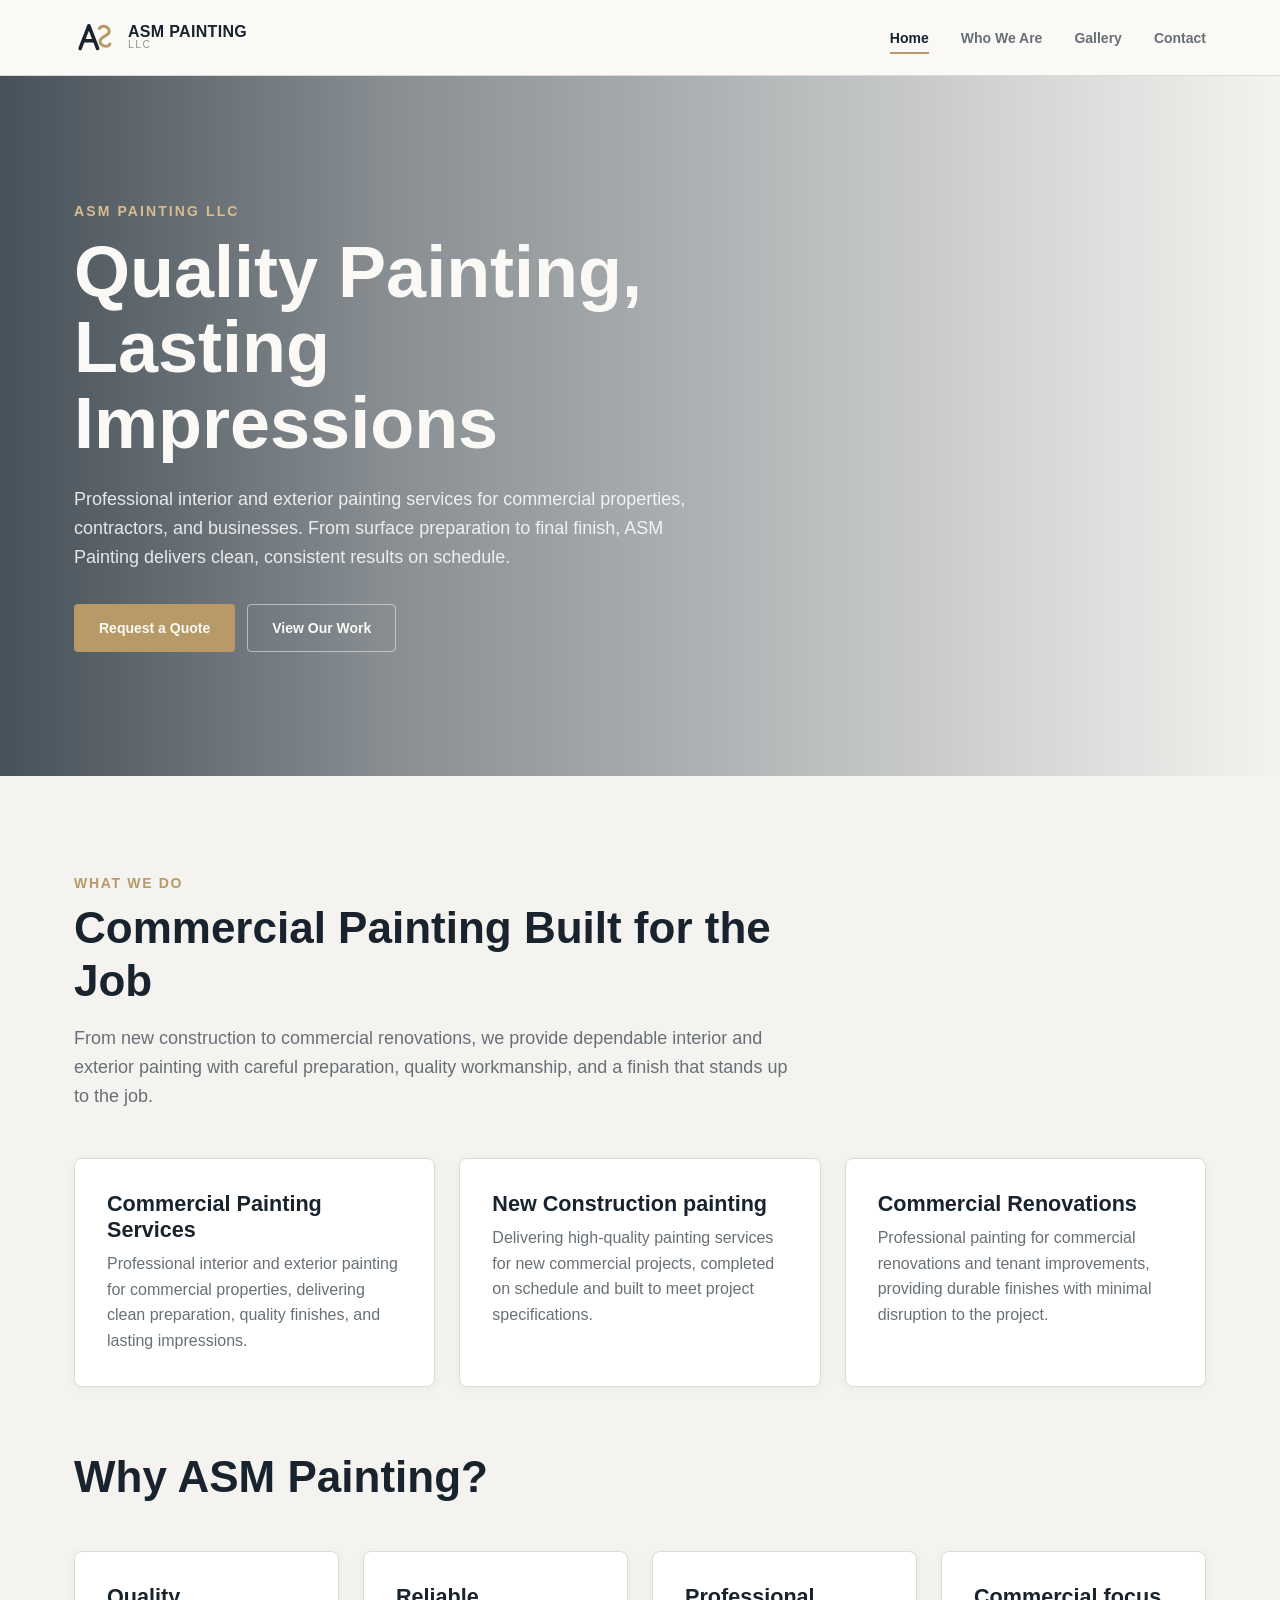
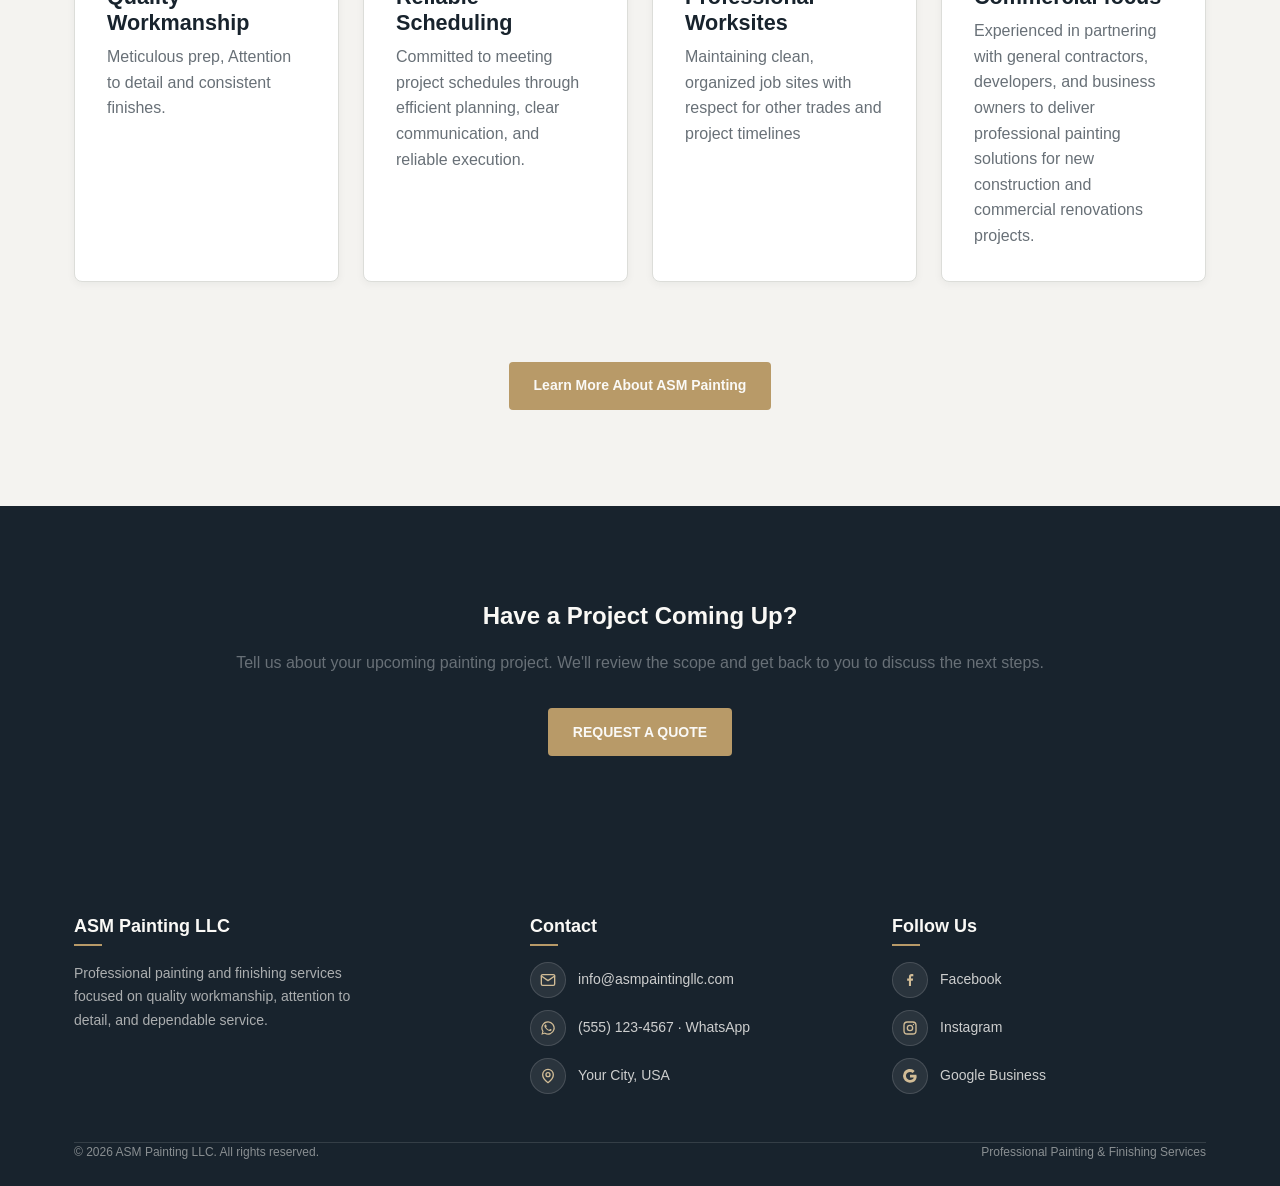
==== index.html @ 20d1307f "Add files via upload" ====
<!DOCTYPE html>
<html lang="en">

<head>

    <meta charset="UTF-8">

    <meta name="viewport" content="width=device-width, initial-scale=1.0">

    <meta name="description"
        content="ASM Painting LLC provides professional painting and finishing services with quality workmanship and attention to detail.">

    <title>ASM Painting LLC | Professional Painting Services</title>

    <link rel="stylesheet" href="styles/main.css">

</head>


<body data-page="home">

    <!-- Header is loaded by app.js -->
    <div id="site-header"></div>


    <main class="page">

        <!-- =================================================
             HERO
             ================================================= -->

        <section class="hero reveal">

            <div class="container">

                <div class="hero__content">

                    <div class="hero__eyebrow">
                        ASM Painting LLC
                    </div>

                    <h1 class="hero__title">
                        Quality Painting,<br> Lasting Impressions
                    </h1>

                    <p class="hero__text">
                        Professional interior and exterior painting services for commercial properties, contractors, and
                        businesses. From surface preparation to final finish, ASM Painting delivers clean, consistent
                        results on schedule.
                    </p>

                    <div class="flex gap-3">

                        <a href="contact.html" class="btn btn--primary">
                            Request a Quote
                        </a>

                        <a href="gallery.html" class="btn btn--outline">
                            View Our Work
                        </a>

                    </div>

                </div>

            </div>

        </section>


        <!-- =================================================
             INTRODUCTION
             ================================================= -->

        <section class="section reveal">

            <div class="container">

                <div class="section-header">

                    <div class="section-header__eyebrow">
                        What We Do
                    </div>

                    <h2 class="section-header__title">
                        Commercial Painting Built for the Job
                    </h2>

                    <p class="section-header__text">
                        From new construction to commercial renovations, we provide dependable interior and exterior
                        painting with careful preparation, quality workmanship, and a finish that stands up to the job.
                    </p>

                </div>


                <div class="grid-3">

                    <article class="card">

                        <!-- <div class="card__icon">
                            01
                        </div> -->

                        <h3 class="card__title">
                            Commercial Painting Services
                        </h3>

                        <p class="card__text">
                            Professional interior and exterior painting for commercial properties, delivering clean
                            preparation, quality finishes, and lasting impressions.
                        </p>

                    </article>


                    <article class="card">

                        <!-- <div class="card__icon">
                                02
                            </div> -->

                        <h3 class="card__title">
                            New Construction painting
                        </h3>

                        <p class="card__text">
                            Delivering high-quality painting services for new commercial projects, completed on schedule
                            and built to meet project specifications.
                        </p>

                    </article>


                    <article class="card">

                        <!-- <div class="card__icon">
                                03
                            </div> -->

                        <h3 class="card__title">
                            Commercial Renovations
                        </h3>

                        <p class="card__text">
                            Professional painting for commercial renovations and tenant improvements, providing durable
                            finishes with minimal disruption to the project.
                        </p>

                    </article>

                </div>





                <div class="section-header" style="margin-top: 4rem;">
                    <!-- 
                    <div class="section-header__eyebrow">
                        What We Do
                    </div> -->

                    <h2 class="section-header__title">
                        Why ASM Painting?
                    </h2>

                    <!-- <p class="section-header__text">
                        From new construction to commercial renovations, we provide dependable interior and exterior
                        painting with careful preparation, quality workmanship, and a finish that stands up to the job.
                    </p> -->

                </div>


                <div class="grid-4">

                    <article class="card">

                        <!-- <div class="card__icon">
                            01
                        </div> -->

                        <h3 class="card__title">
                            Quality Workmanship
                        </h3>

                        <p class="card__text">
                            Meticulous prep, Attention to detail and consistent finishes.
                        </p>

                    </article>


                    <article class="card">

                        <!-- <div class="card__icon">
                            02
                        </div> -->

                        <h3 class="card__title">
                            Reliable Scheduling
                        </h3>

                        <p class="card__text">
                            Committed to meeting project schedules through efficient planning, clear communication, and
                            reliable execution.
                        </p>

                    </article>


                    <article class="card">

                        <!-- <div class="card__icon">
                            03
                        </div> -->

                        <h3 class="card__title">
                            Professional Worksites
                        </h3>

                        <p class="card__text">
                            Maintaining clean, organized job sites with respect for other trades and project timelines
                        </p>

                    </article>

                    <article class="card">

                        <!-- <div class="card__icon">
                            03
                        </div> -->

                        <h3 class="card__title">
                            Commercial focus
                        </h3>

                        <p class="card__text">
                            Experienced in partnering with general contractors, developers, and business owners to
                            deliver professional painting solutions for new construction and commercial renovations
                            projects.
                        </p>

                    </article>

                </div>
                <div class="container text-center" style="margin-top: 4rem;">
                    <a class="btn btn--primary mt-4" href="contact.html">
                        Learn More About ASM Painting
                    </a>
                </div>

            </div>

        </section>


        <!-- =================================================
             CALL TO ACTION
             ================================================= -->

        <section class="section bg-primary">

            <div class="container text-center">

                <h2 class="text-white">
                    Have a Project Coming Up?
                </h2>

                <p class="text-light">
                    Tell us about your upcoming painting project. We&#39;ll review the scope and get back to you to
                    discuss the next steps.
                </p>

                <a class="btn btn--primary mt-4" href="contact.html">
                    REQUEST A QUOTE
                </a>

            </div>

        </section>

    </main>


    <!-- Footer is loaded by app.js -->
    <div id="site-footer"></div>


    <script src="js/app.js" defer></script>

</body>

</html>
---- styles/main.css ----
/* =========================================================
   ASM PAINTING LLC
   Main stylesheet

   No agregues estilos grandes directamente aquí.
   Mantén cada cosa en su categoría correspondiente.
   ========================================================= */

@import url("./tokens.css");
@import url("./base.css");
@import url("./layout.css");
@import url("./components.css");
@import url("./utilities.css");
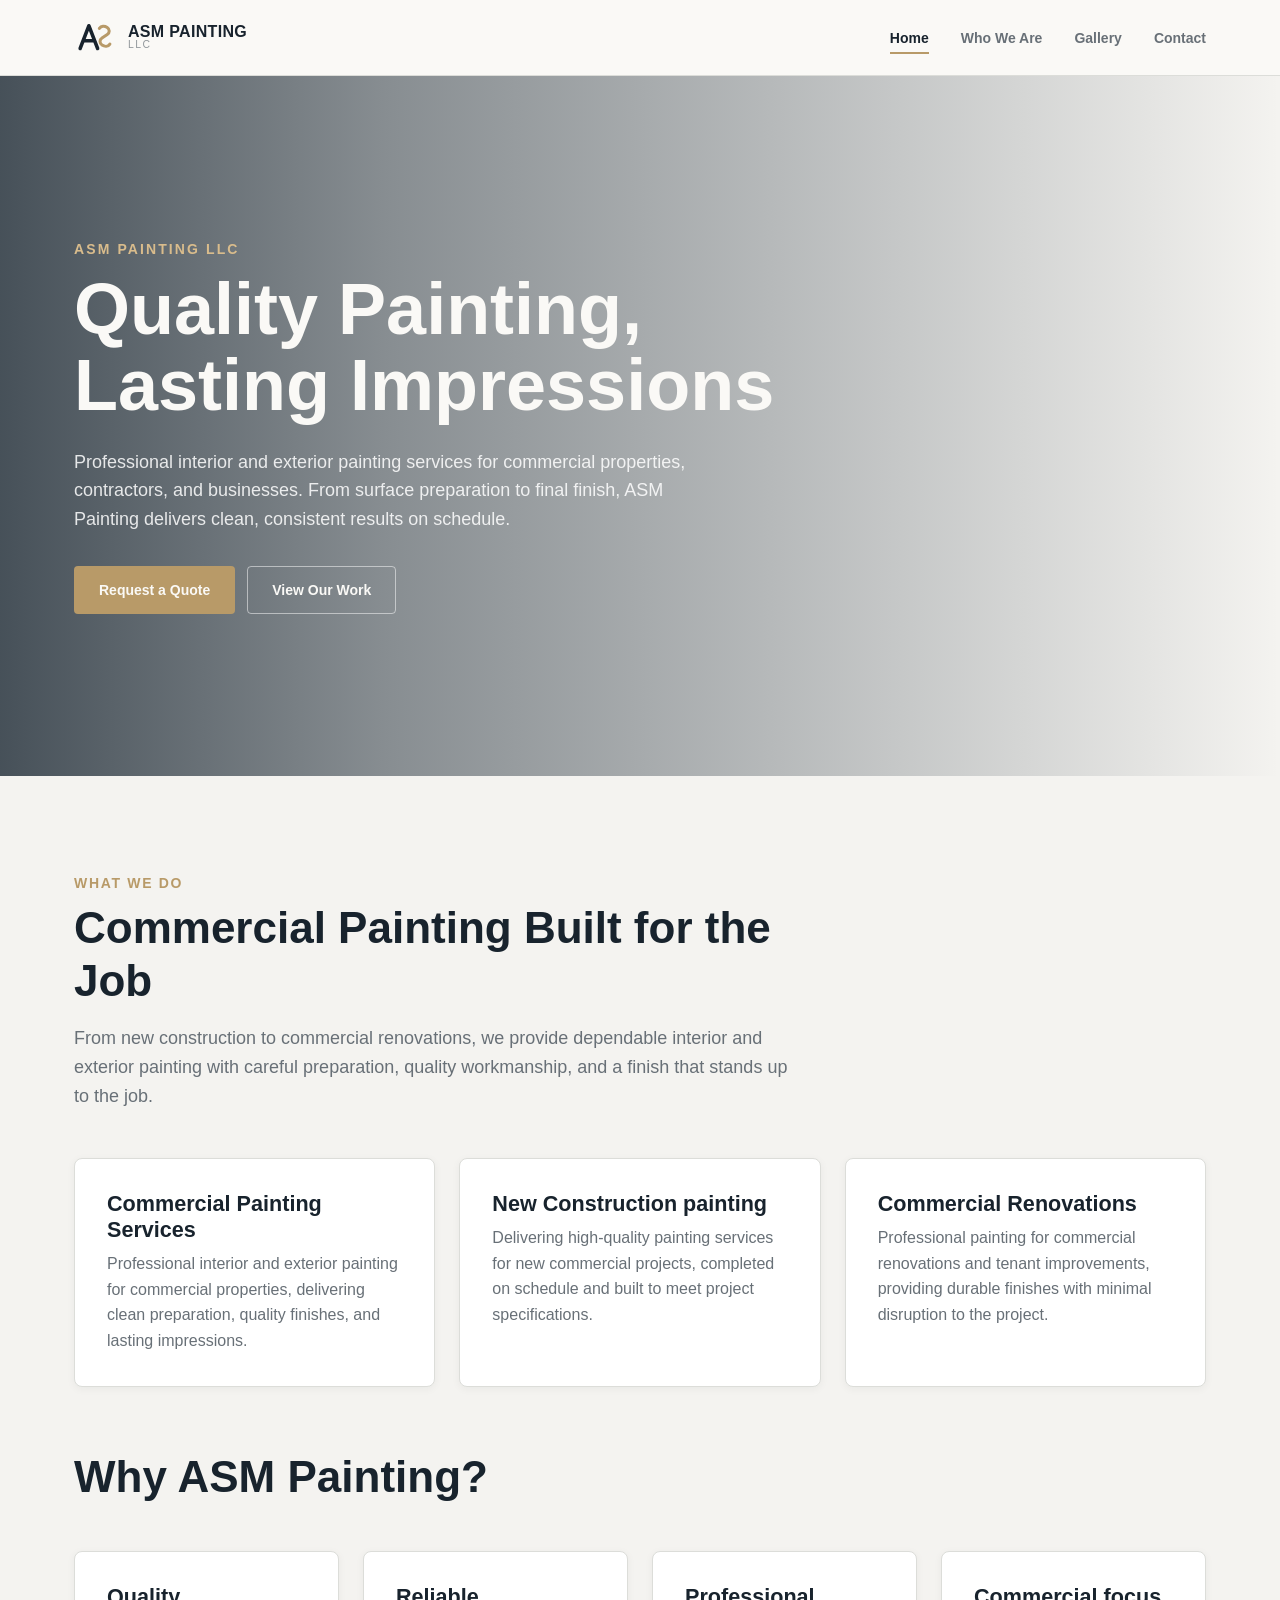
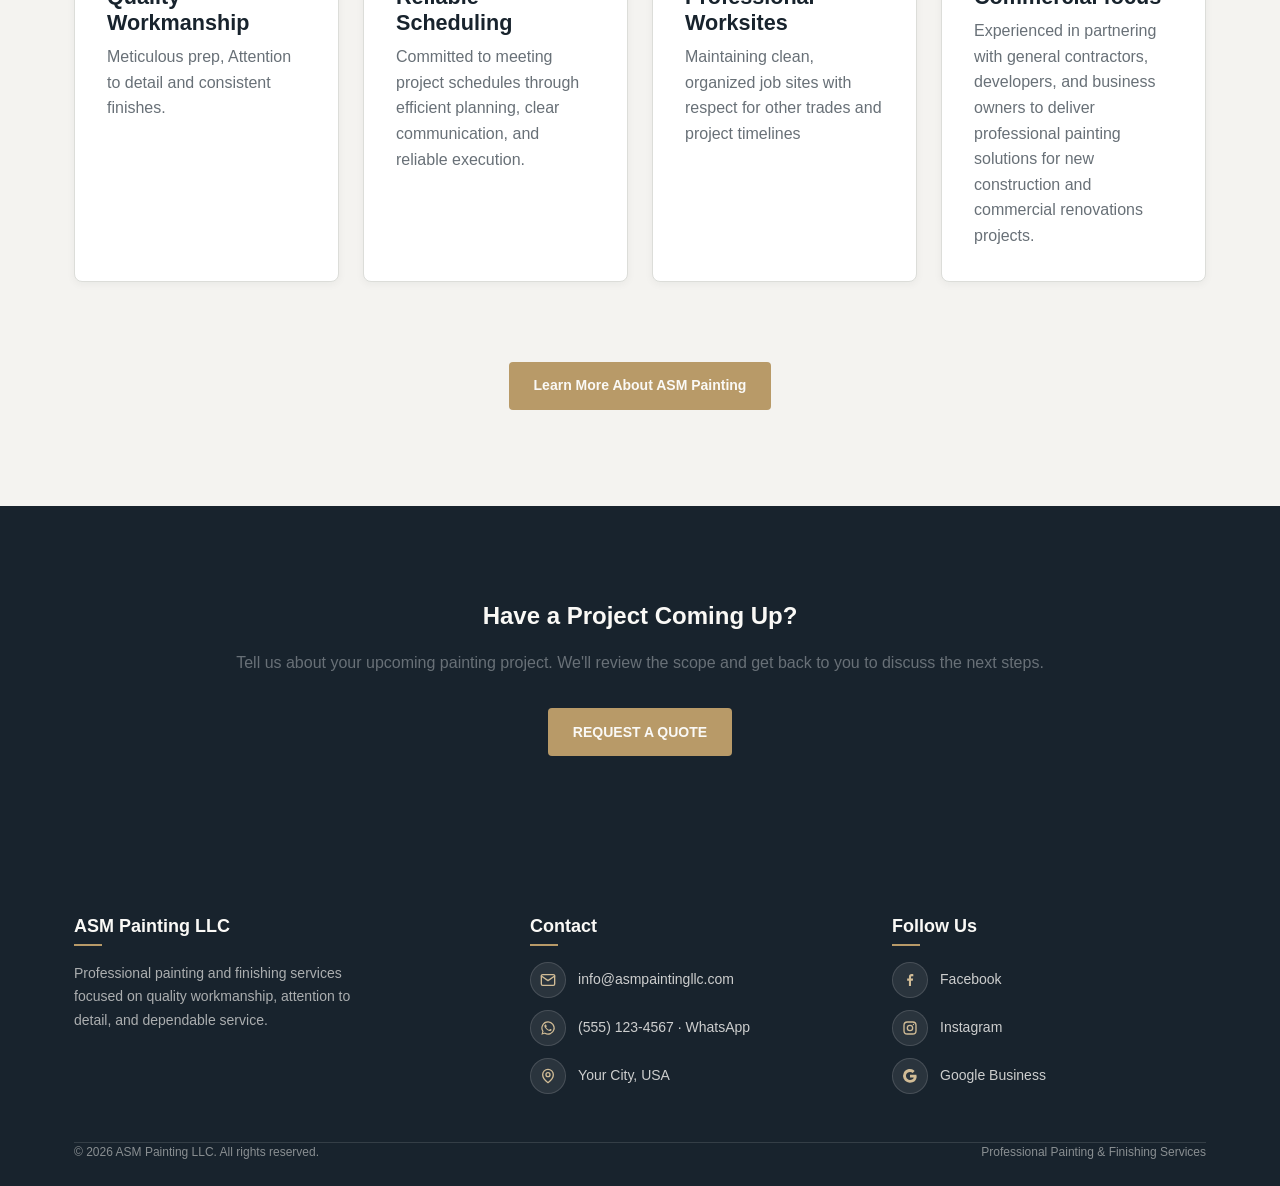
==== commit 5bd07120: "Update index.html" ====
--- a/index.html
+++ b/index.html
@@ -31,6 +31,17 @@
 
         <section class="hero reveal">
 
+            <!-- Video de fondo -->
+            <video class="hero-video" autoplay muted loop playsinline preload="metadata">
+
+                <source src="https://media.programadorsilvestre.com/Video/video.mp4" type="video/mp4">
+
+            </video>
+
+            <!-- Overlay sobre el video -->
+            <div class="hero-overlay"></div>
+
+            <!-- Contenido -->
             <div class="container">
 
                 <div class="hero__content">
@@ -292,4 +303,4 @@
 
 </body>
 
-</html>+</html>
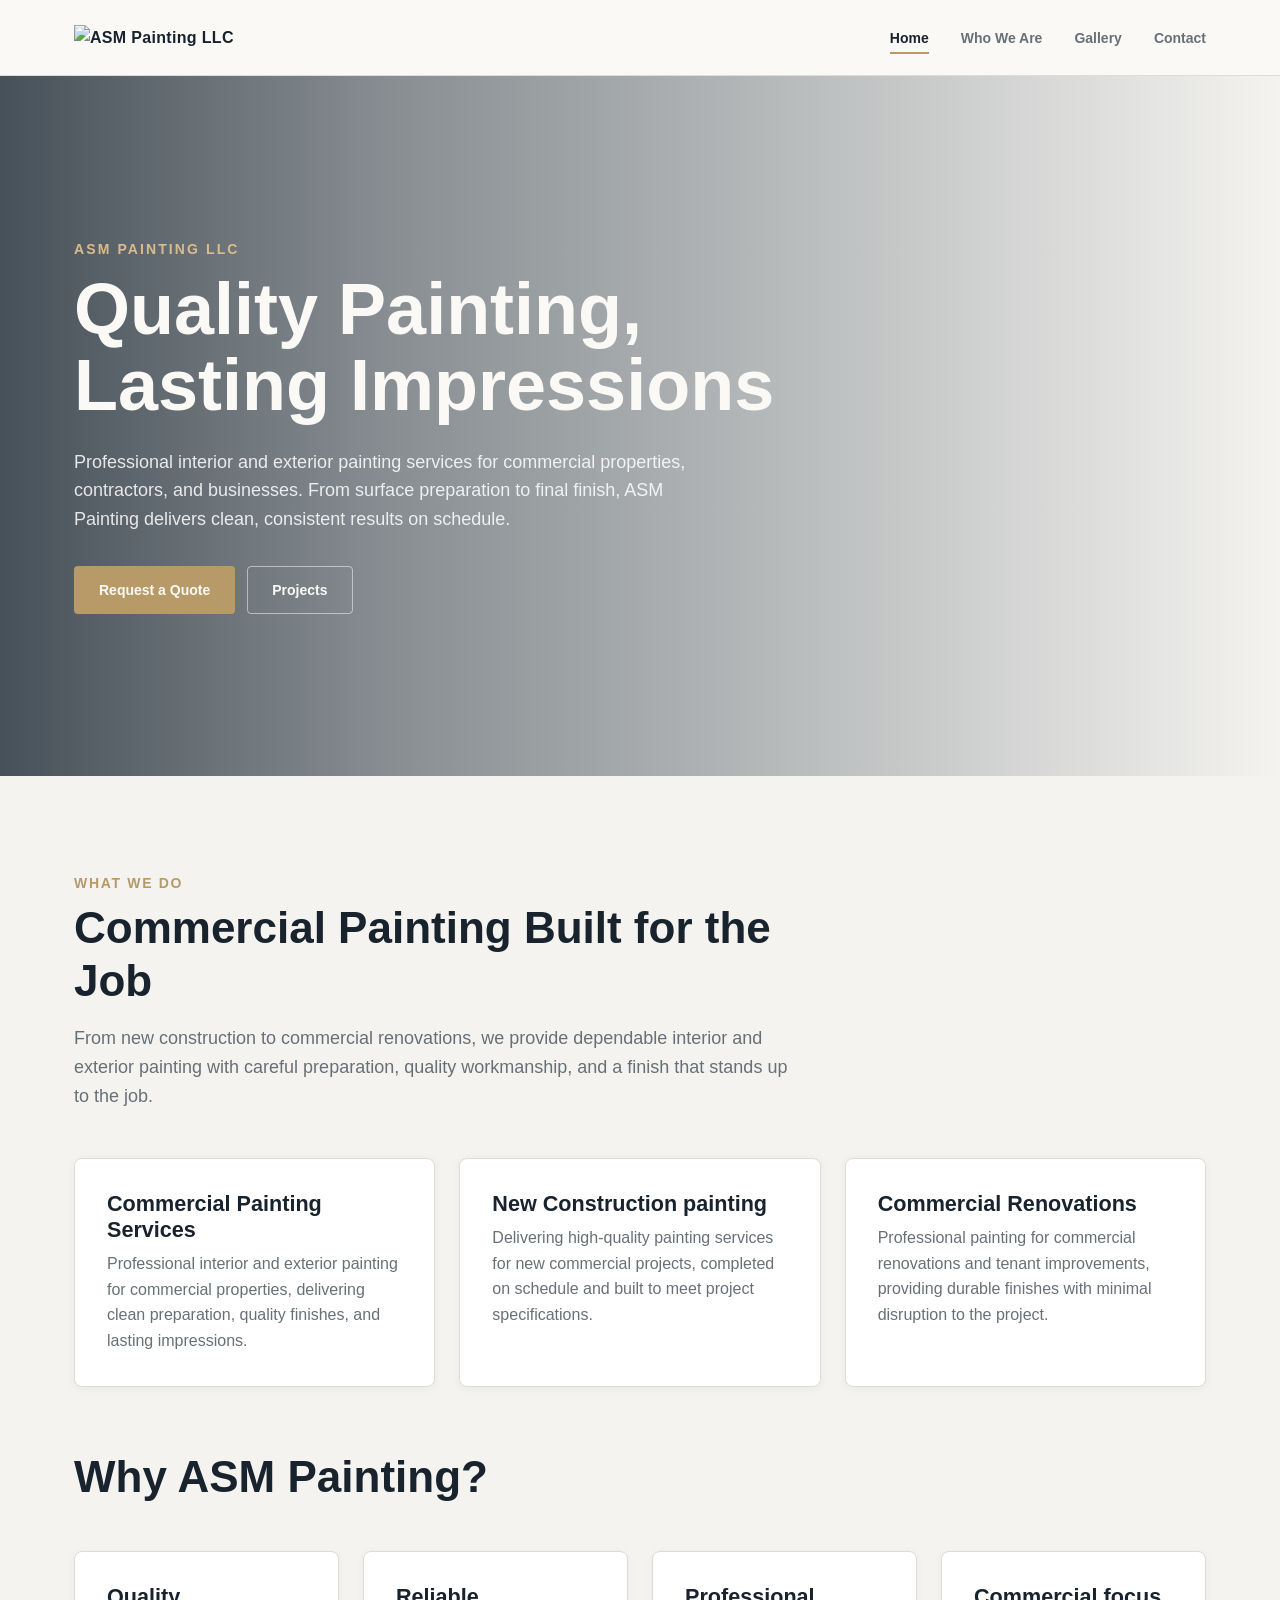
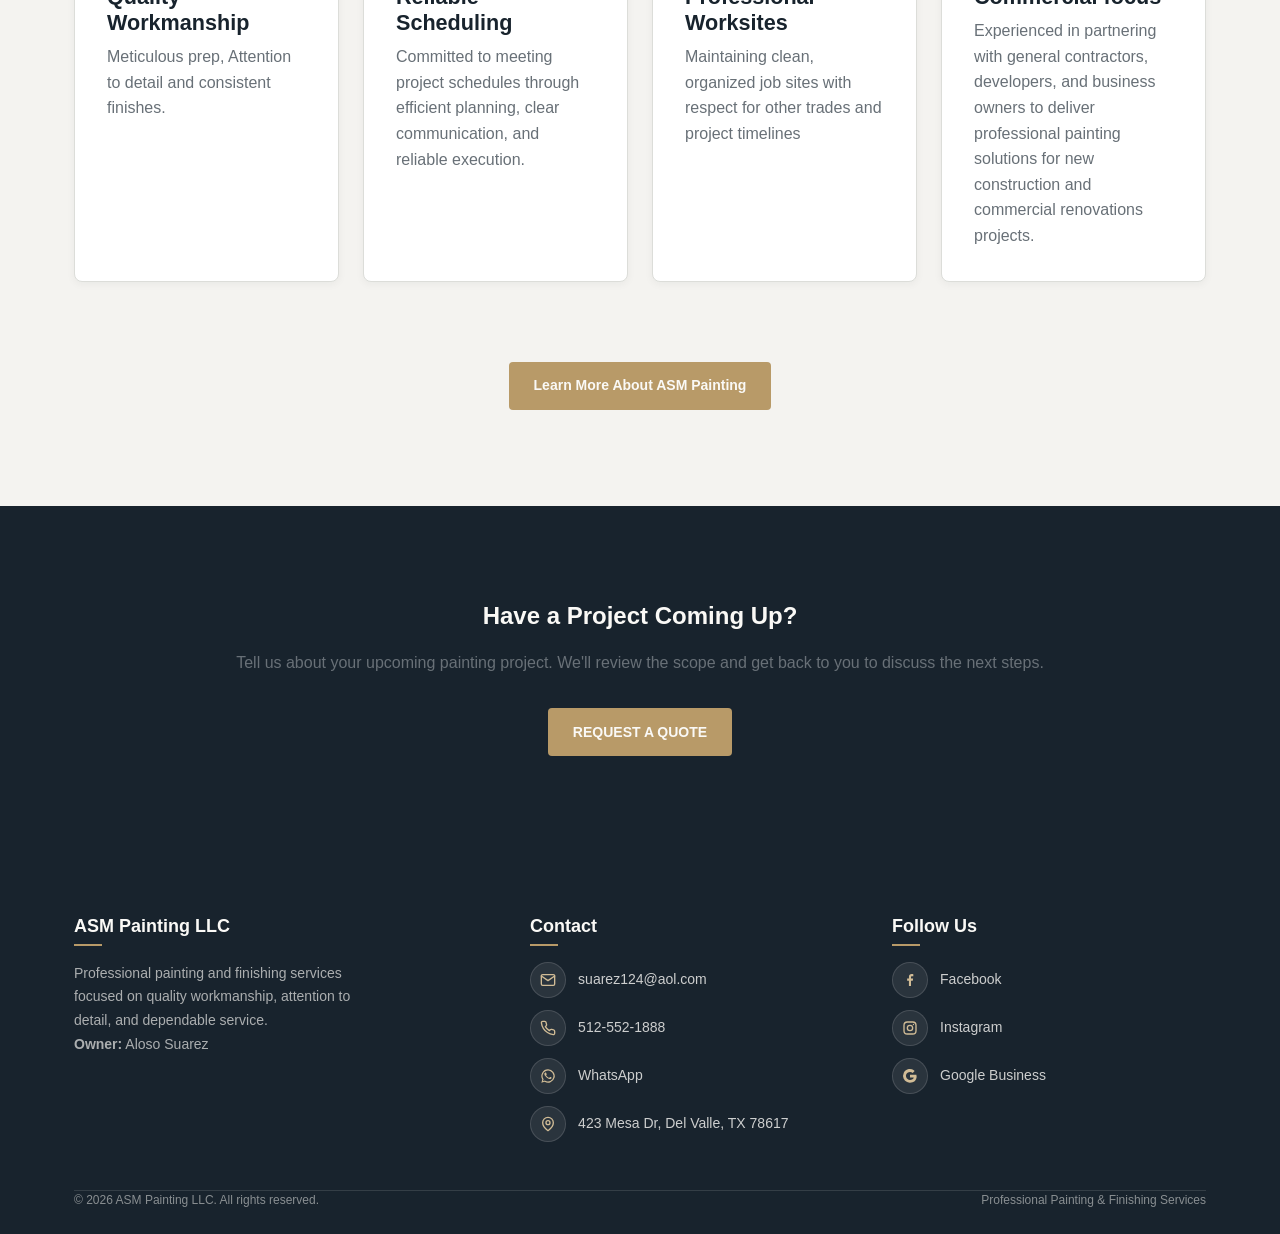
==== commit 785cd8e8: "Fix HTML encoding issues in index.html" ====
--- a/index.html
+++ b/index.html
@@ -2,6 +2,7 @@
 <html lang="en">
 
 <head>
+    <link rel="icon" type="image/png" href="favicon.png">
 
     <meta charset="UTF-8">
 
@@ -67,7 +68,7 @@
                         </a>
 
                         <a href="gallery.html" class="btn btn--outline">
-                            View Our Work
+                            Projects
                         </a>
 
                     </div>
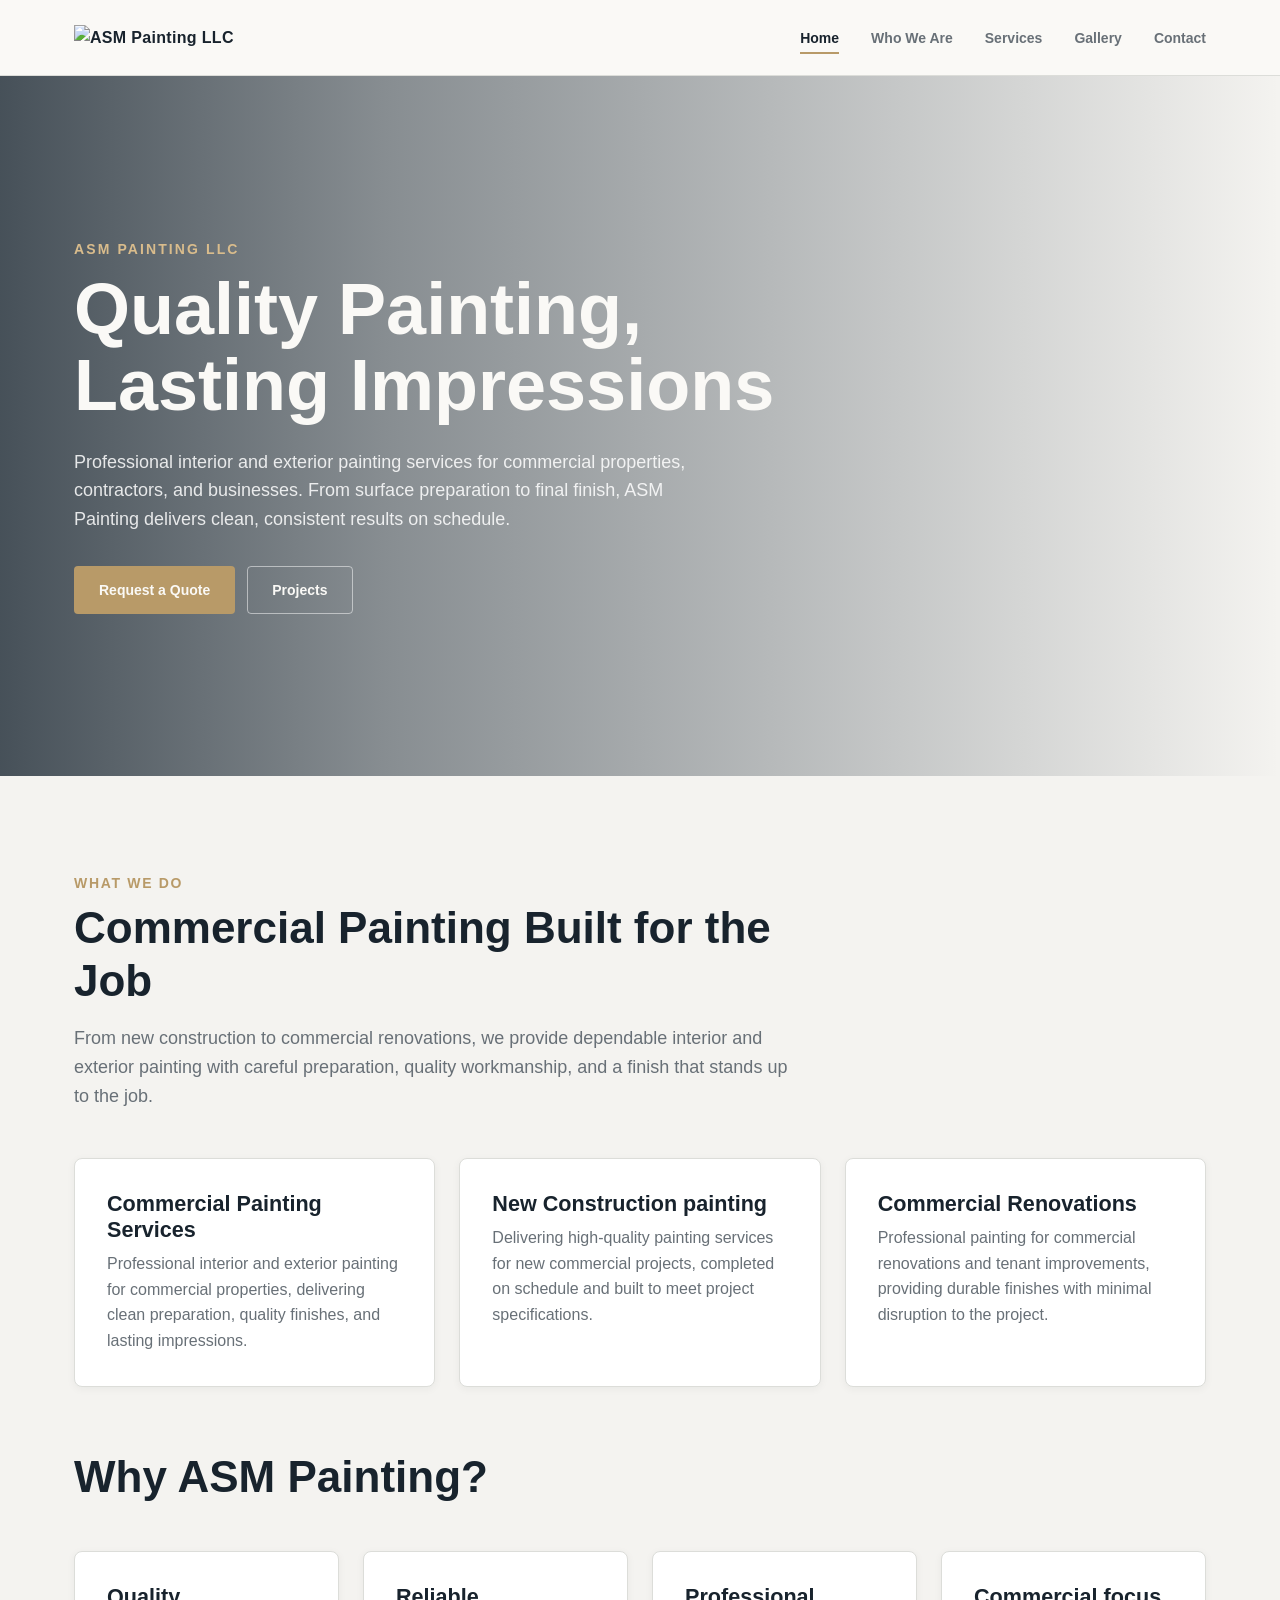
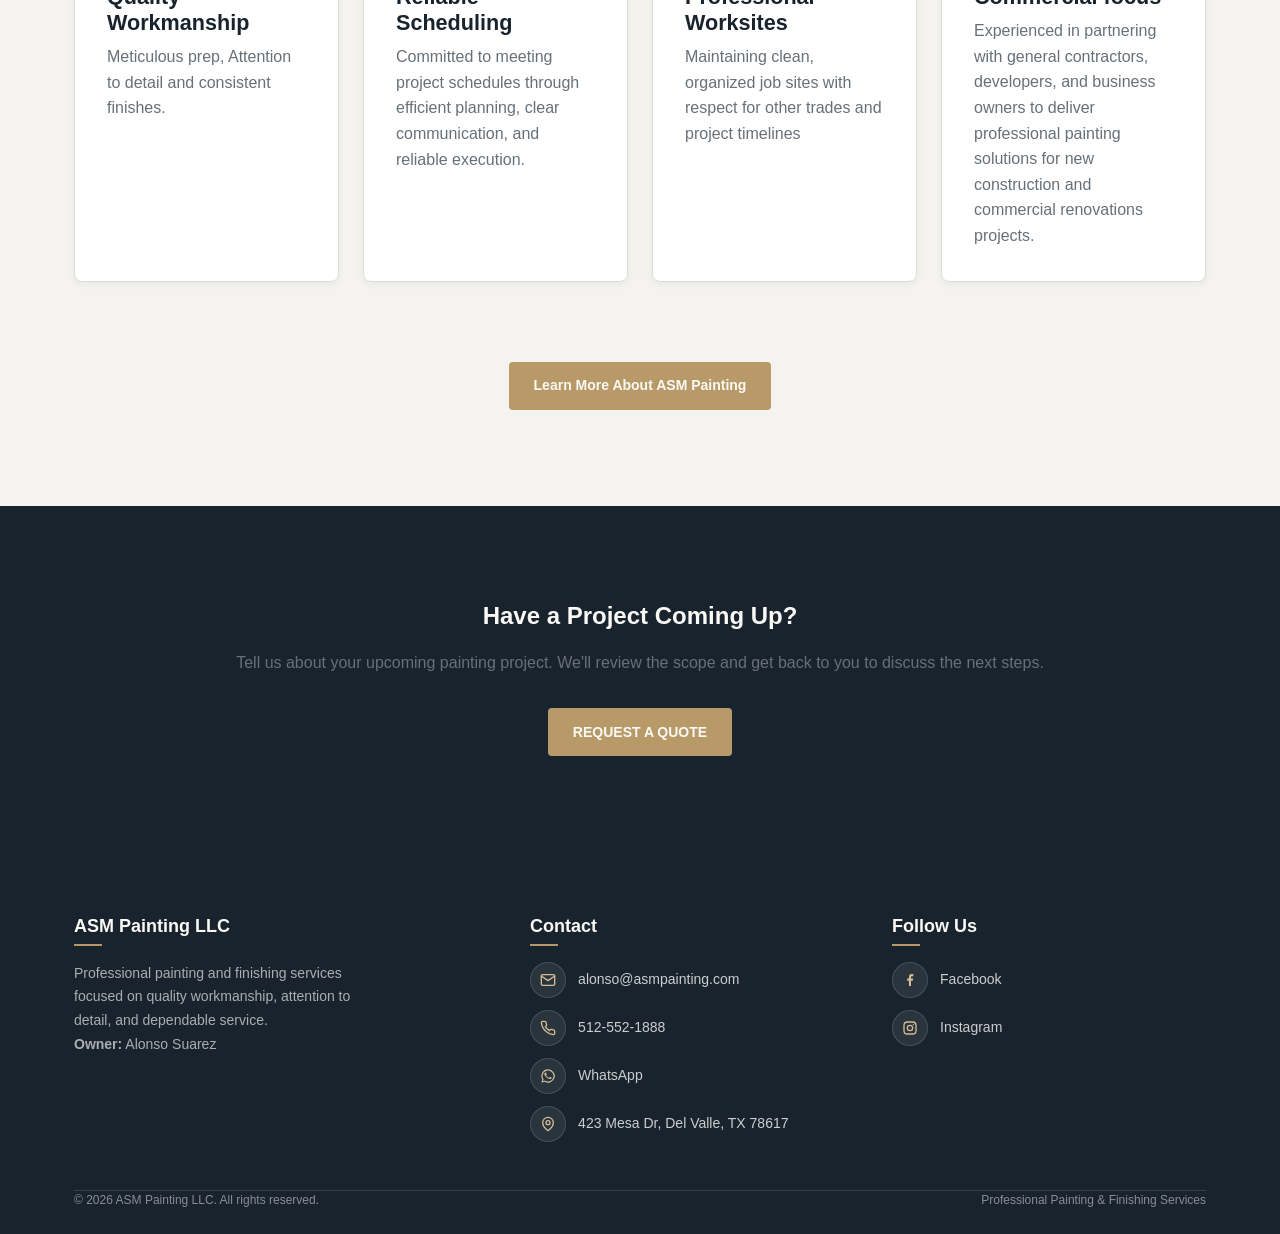
==== commit b530858e: "Update index.html" ====
--- a/index.html
+++ b/index.html
@@ -2,16 +2,16 @@
 <html lang="en">
 
 <head>
+
+
+    <meta charset="UTF-8">
+
+    <meta name="viewport" content="width=device-width, initial-scale=1.0">
+
+    <meta name="description" content="ASM Painting LLC provides professional painting and finishing services with quality workmanship and attention to detail.">
+
+    <title>ASM Painting LLC | Professional Painting Services</title>
     <link rel="icon" type="image/png" href="favicon.png">
-
-    <meta charset="UTF-8">
-
-    <meta name="viewport" content="width=device-width, initial-scale=1.0">
-
-    <meta name="description"
-        content="ASM Painting LLC provides professional painting and finishing services with quality workmanship and attention to detail.">
-
-    <title>ASM Painting LLC | Professional Painting Services</title>
 
     <link rel="stylesheet" href="styles/main.css">
 
@@ -56,9 +56,7 @@
                     </h1>
 
                     <p class="hero__text">
-                        Professional interior and exterior painting services for commercial properties, contractors, and
-                        businesses. From surface preparation to final finish, ASM Painting delivers clean, consistent
-                        results on schedule.
+                        Professional interior and exterior painting services for commercial properties, contractors, and businesses. From surface preparation to final finish, ASM Painting delivers clean, consistent results on schedule.
                     </p>
 
                     <div class="flex gap-3">
@@ -99,8 +97,7 @@
                     </h2>
 
                     <p class="section-header__text">
-                        From new construction to commercial renovations, we provide dependable interior and exterior
-                        painting with careful preparation, quality workmanship, and a finish that stands up to the job.
+                        From new construction to commercial renovations, we provide dependable interior and exterior painting with careful preparation, quality workmanship, and a finish that stands up to the job.
                     </p>
 
                 </div>
@@ -119,8 +116,7 @@
                         </h3>
 
                         <p class="card__text">
-                            Professional interior and exterior painting for commercial properties, delivering clean
-                            preparation, quality finishes, and lasting impressions.
+                            Professional interior and exterior painting for commercial properties, delivering clean preparation, quality finishes, and lasting impressions.
                         </p>
 
                     </article>
@@ -137,8 +133,7 @@
                         </h3>
 
                         <p class="card__text">
-                            Delivering high-quality painting services for new commercial projects, completed on schedule
-                            and built to meet project specifications.
+                            Delivering high-quality painting services for new commercial projects, completed on schedule and built to meet project specifications.
                         </p>
 
                     </article>
@@ -155,8 +150,7 @@
                         </h3>
 
                         <p class="card__text">
-                            Professional painting for commercial renovations and tenant improvements, providing durable
-                            finishes with minimal disruption to the project.
+                            Professional painting for commercial renovations and tenant improvements, providing durable finishes with minimal disruption to the project.
                         </p>
 
                     </article>
@@ -215,8 +209,7 @@
                         </h3>
 
                         <p class="card__text">
-                            Committed to meeting project schedules through efficient planning, clear communication, and
-                            reliable execution.
+                            Committed to meeting project schedules through efficient planning, clear communication, and reliable execution.
                         </p>
 
                     </article>
@@ -249,9 +242,7 @@
                         </h3>
 
                         <p class="card__text">
-                            Experienced in partnering with general contractors, developers, and business owners to
-                            deliver professional painting solutions for new construction and commercial renovations
-                            projects.
+                            Experienced in partnering with general contractors, developers, and business owners to deliver professional painting solutions for new construction and commercial renovations projects.
                         </p>
 
                     </article>
@@ -281,8 +272,7 @@
                 </h2>
 
                 <p class="text-light">
-                    Tell us about your upcoming painting project. We&#39;ll review the scope and get back to you to
-                    discuss the next steps.
+                    Tell us about your upcoming painting project. We&#39;ll review the scope and get back to you to discuss the next steps.
                 </p>
 
                 <a class="btn btn--primary mt-4" href="contact.html">
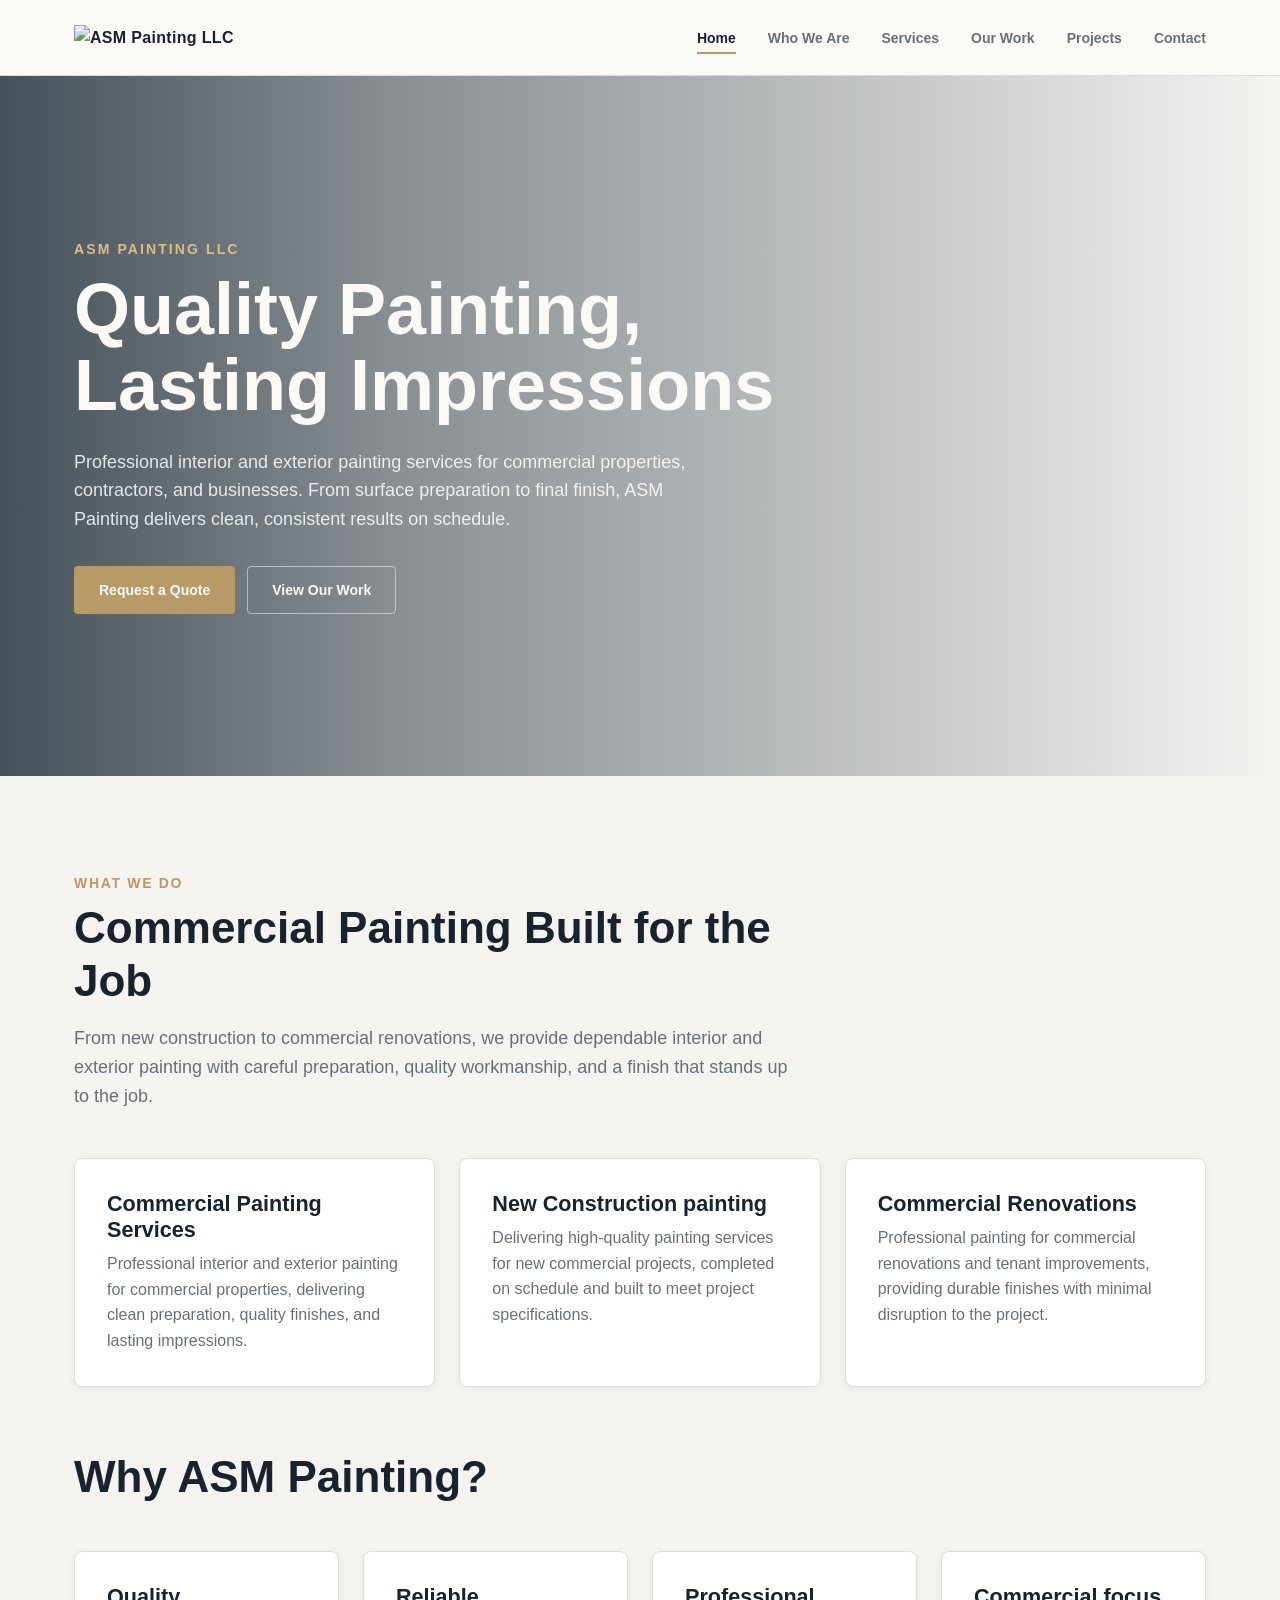
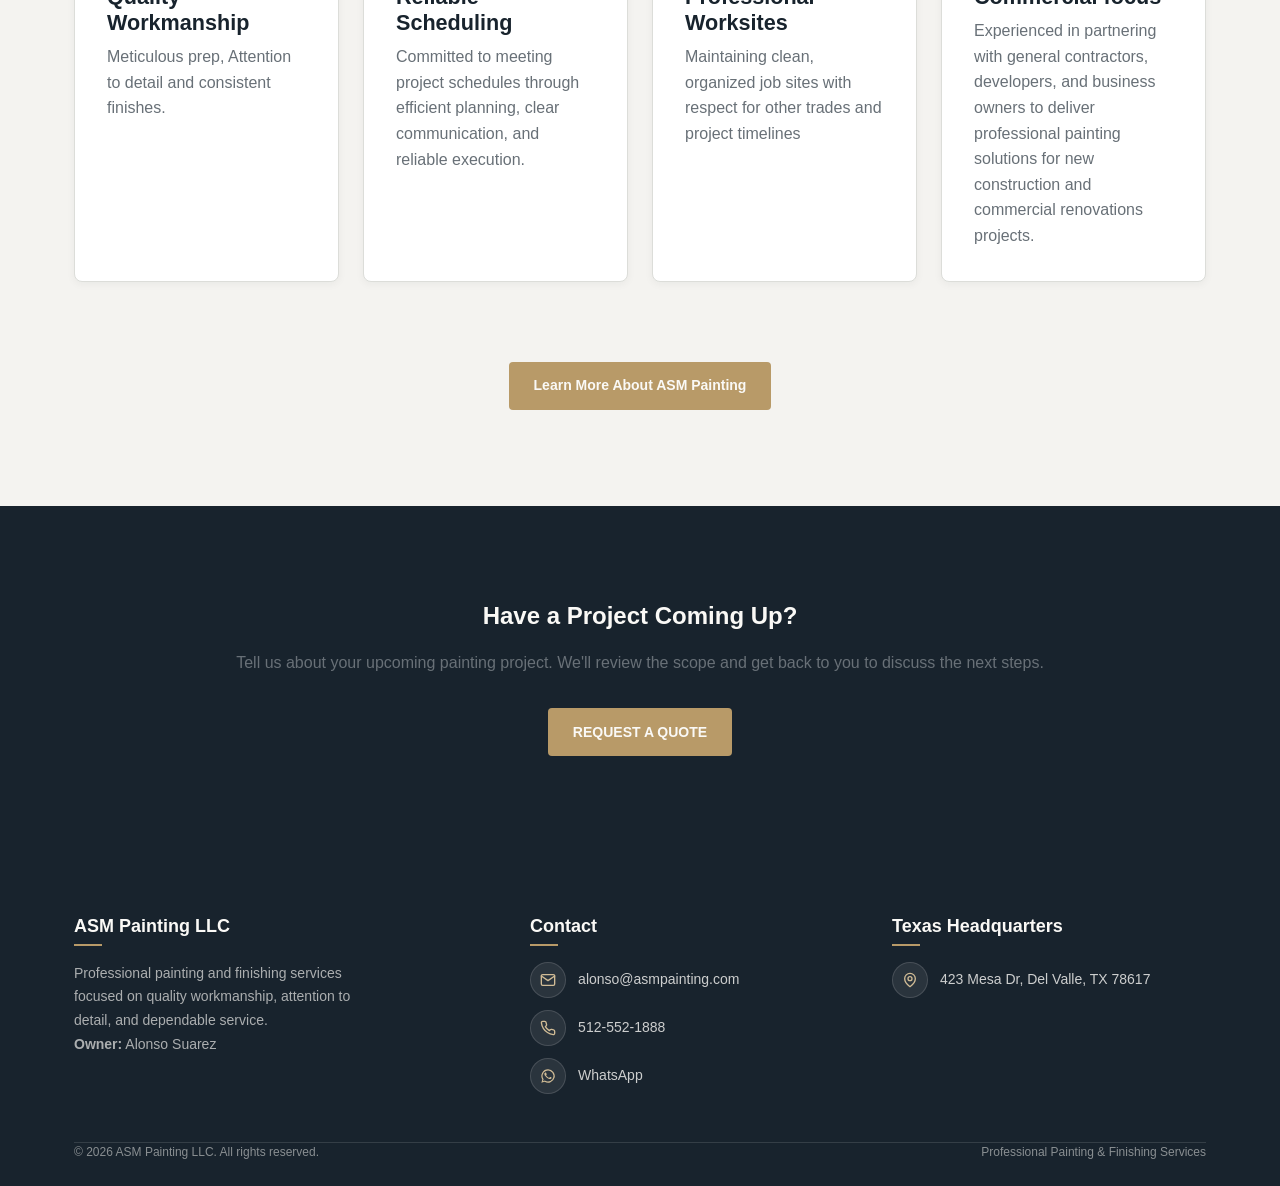
==== commit 6ad8a91b: "Nueva seccion projects" ====
--- a/index.html
+++ b/index.html
@@ -8,7 +8,8 @@
 
     <meta name="viewport" content="width=device-width, initial-scale=1.0">
 
-    <meta name="description" content="ASM Painting LLC provides professional painting and finishing services with quality workmanship and attention to detail.">
+    <meta name="description"
+        content="ASM Painting LLC provides professional painting and finishing services with quality workmanship and attention to detail.">
 
     <title>ASM Painting LLC | Professional Painting Services</title>
     <link rel="icon" type="image/png" href="favicon.png">
@@ -56,7 +57,9 @@
                     </h1>
 
                     <p class="hero__text">
-                        Professional interior and exterior painting services for commercial properties, contractors, and businesses. From surface preparation to final finish, ASM Painting delivers clean, consistent results on schedule.
+                        Professional interior and exterior painting services for commercial properties, contractors, and
+                        businesses. From surface preparation to final finish, ASM Painting delivers clean, consistent
+                        results on schedule.
                     </p>
 
                     <div class="flex gap-3">
@@ -66,7 +69,7 @@
                         </a>
 
                         <a href="gallery.html" class="btn btn--outline">
-                            Projects
+                            View Our Work
                         </a>
 
                     </div>
@@ -97,7 +100,8 @@
                     </h2>
 
                     <p class="section-header__text">
-                        From new construction to commercial renovations, we provide dependable interior and exterior painting with careful preparation, quality workmanship, and a finish that stands up to the job.
+                        From new construction to commercial renovations, we provide dependable interior and exterior
+                        painting with careful preparation, quality workmanship, and a finish that stands up to the job.
                     </p>
 
                 </div>
@@ -116,7 +120,8 @@
                         </h3>
 
                         <p class="card__text">
-                            Professional interior and exterior painting for commercial properties, delivering clean preparation, quality finishes, and lasting impressions.
+                            Professional interior and exterior painting for commercial properties, delivering clean
+                            preparation, quality finishes, and lasting impressions.
                         </p>
 
                     </article>
@@ -133,7 +138,8 @@
                         </h3>
 
                         <p class="card__text">
-                            Delivering high-quality painting services for new commercial projects, completed on schedule and built to meet project specifications.
+                            Delivering high-quality painting services for new commercial projects, completed on schedule
+                            and built to meet project specifications.
                         </p>
 
                     </article>
@@ -150,7 +156,8 @@
                         </h3>
 
                         <p class="card__text">
-                            Professional painting for commercial renovations and tenant improvements, providing durable finishes with minimal disruption to the project.
+                            Professional painting for commercial renovations and tenant improvements, providing durable
+                            finishes with minimal disruption to the project.
                         </p>
 
                     </article>
@@ -209,7 +216,8 @@
                         </h3>
 
                         <p class="card__text">
-                            Committed to meeting project schedules through efficient planning, clear communication, and reliable execution.
+                            Committed to meeting project schedules through efficient planning, clear communication, and
+                            reliable execution.
                         </p>
 
                     </article>
@@ -242,7 +250,9 @@
                         </h3>
 
                         <p class="card__text">
-                            Experienced in partnering with general contractors, developers, and business owners to deliver professional painting solutions for new construction and commercial renovations projects.
+                            Experienced in partnering with general contractors, developers, and business owners to
+                            deliver professional painting solutions for new construction and commercial renovations
+                            projects.
                         </p>
 
                     </article>
@@ -272,7 +282,8 @@
                 </h2>
 
                 <p class="text-light">
-                    Tell us about your upcoming painting project. We&#39;ll review the scope and get back to you to discuss the next steps.
+                    Tell us about your upcoming painting project. We&#39;ll review the scope and get back to you to
+                    discuss the next steps.
                 </p>
 
                 <a class="btn btn--primary mt-4" href="contact.html">
@@ -294,4 +305,4 @@
 
 </body>
 
-</html>
+</html>
